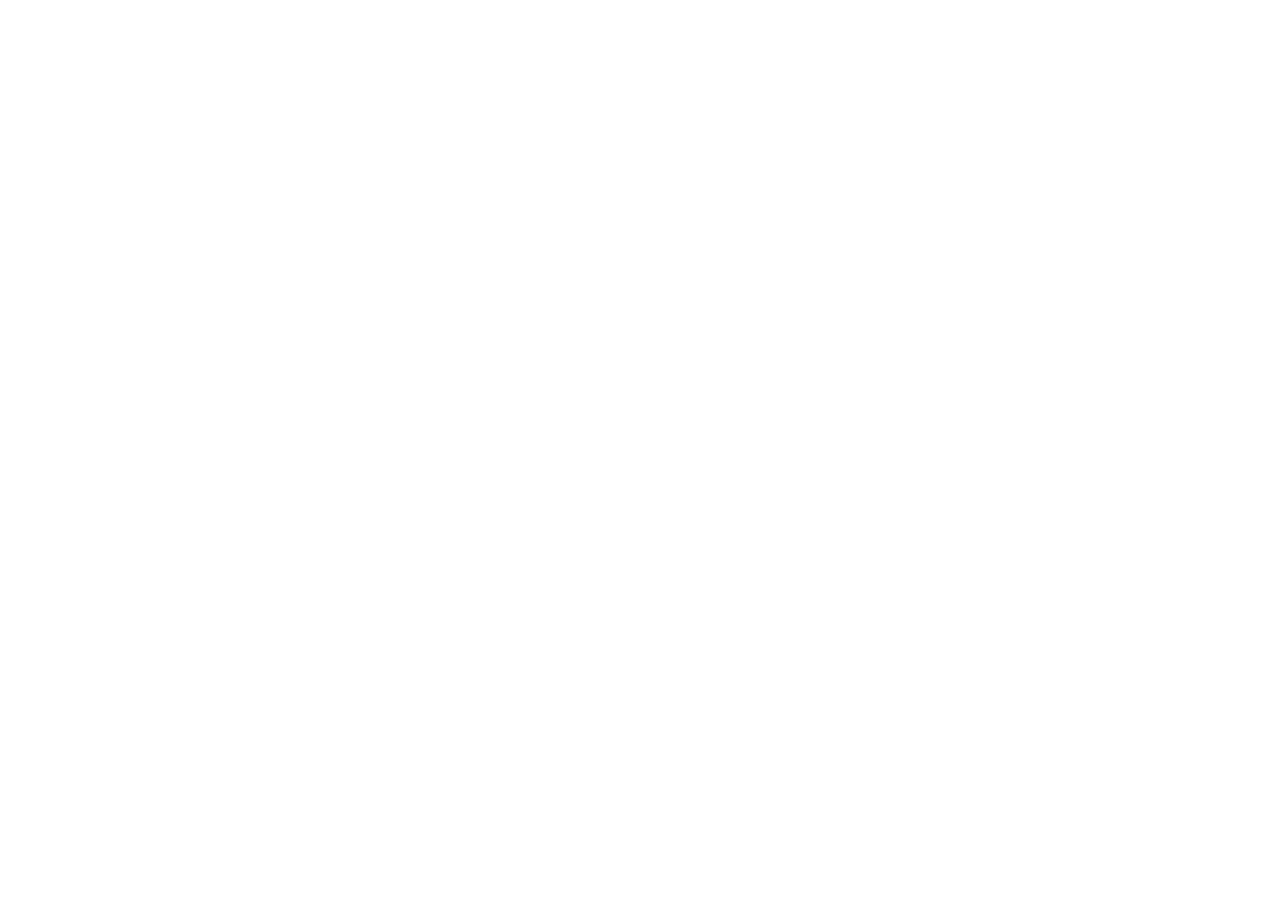
==== website/index.html @ 098d373e "feat: scaffold limitbar promo site" ====
<!DOCTYPE html>
<html lang="en" data-theme="light">
  <head>
    <meta charset="UTF-8" />
    <meta name="viewport" content="width=device-width, initial-scale=1.0" />
    <title>LimitBar</title>
    <meta
      name="description"
      content="A quiet macOS menu bar app for keeping an eye on your Codex and Claude usage."
    />
    <link rel="stylesheet" href="./styles.css" />
  </head>
  <body>
    <script src="./script.js" defer></script>
  </body>
</html>
---- website/styles.css ----
*,
*::before,
*::after {
  box-sizing: border-box;
}

html {
  color-scheme: light;
}

body {
  margin: 0;
}
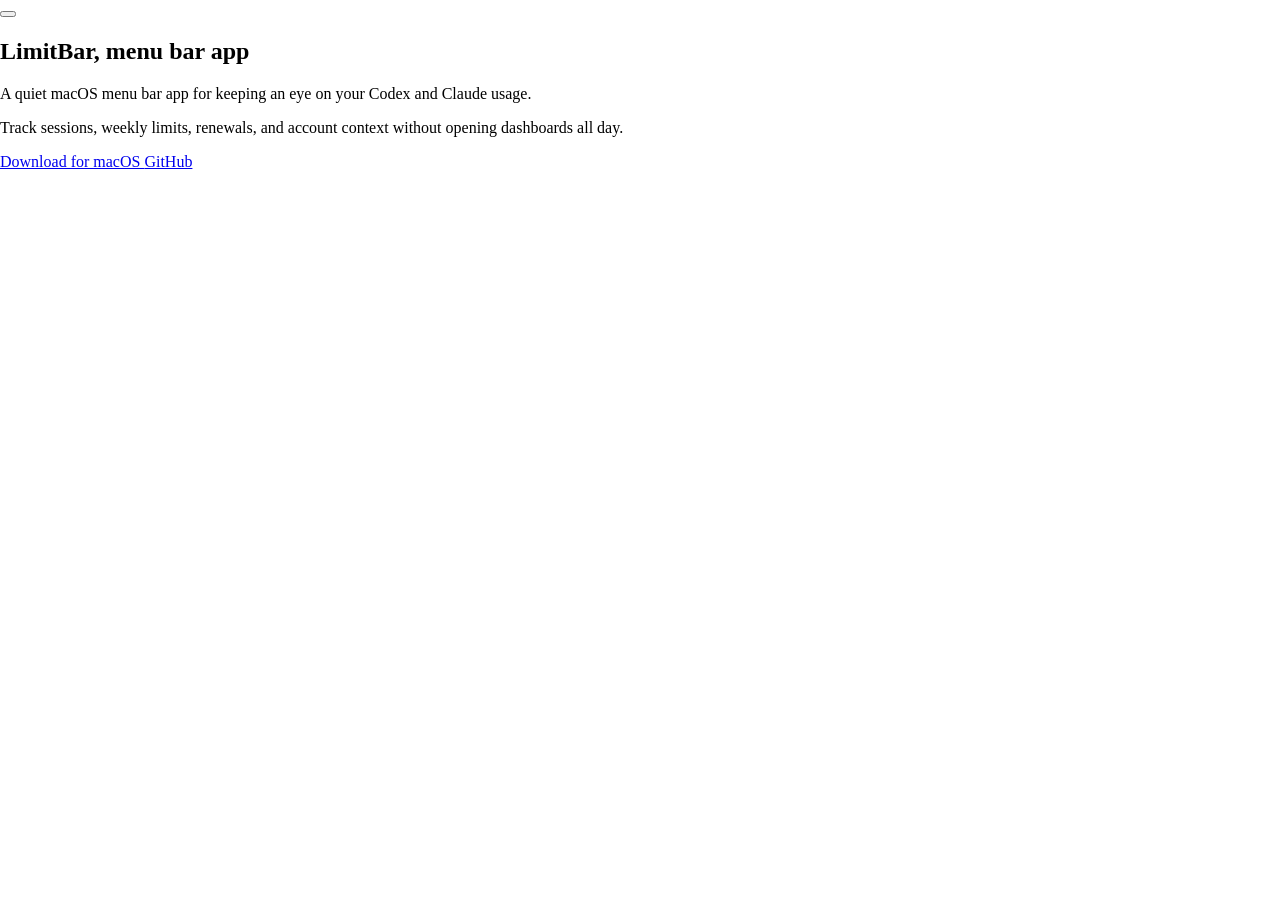
==== commit 87f25ab8: "feat: add limitbar promo page markup" ====
--- a/website/index.html
+++ b/website/index.html
@@ -8,9 +8,64 @@
       name="description"
       content="A quiet macOS menu bar app for keeping an eye on your Codex and Claude usage."
     />
+    <meta property="og:title" content="LimitBar" />
+    <meta
+      property="og:description"
+      content="Track sessions, weekly limits, renewals, and account context without opening dashboards all day."
+    />
     <link rel="stylesheet" href="./styles.css" />
   </head>
   <body>
+    <button
+      class="theme-toggle"
+      type="button"
+      aria-label="Toggle color theme"
+      data-theme-toggle
+    >
+      <span class="theme-toggle__dot" aria-hidden="true"></span>
+    </button>
+
+    <main class="page-shell">
+      <section class="hero" aria-labelledby="hero-title">
+        <header class="hero__header">
+          <h1 id="hero-title" class="hero__title">
+            <span class="hero__title-primary">LimitBar,</span>
+            <span class="hero__title-secondary">menu bar app</span>
+          </h1>
+        </header>
+
+        <div class="hero__body">
+          <p class="hero__copy" data-reveal>
+            A <span class="hero__accent">quiet</span> macOS menu bar app for
+            keeping an eye on your Codex and Claude usage.
+          </p>
+          <p class="hero__copy hero__copy--muted" data-reveal>
+            Track sessions, weekly limits, renewals, and account context
+            without opening dashboards all day.
+          </p>
+        </div>
+
+        <div class="hero__actions" data-reveal>
+          <a
+            class="button button--primary"
+            href="https://github.com/muhamed1222/atlasbar.me/releases"
+            target="_blank"
+            rel="noreferrer"
+          >
+            Download for macOS
+          </a>
+          <a
+            class="button button--secondary"
+            href="https://github.com/muhamed1222/atlasbar.me"
+            target="_blank"
+            rel="noreferrer"
+          >
+            GitHub
+          </a>
+        </div>
+      </section>
+    </main>
+
     <script src="./script.js" defer></script>
   </body>
 </html>
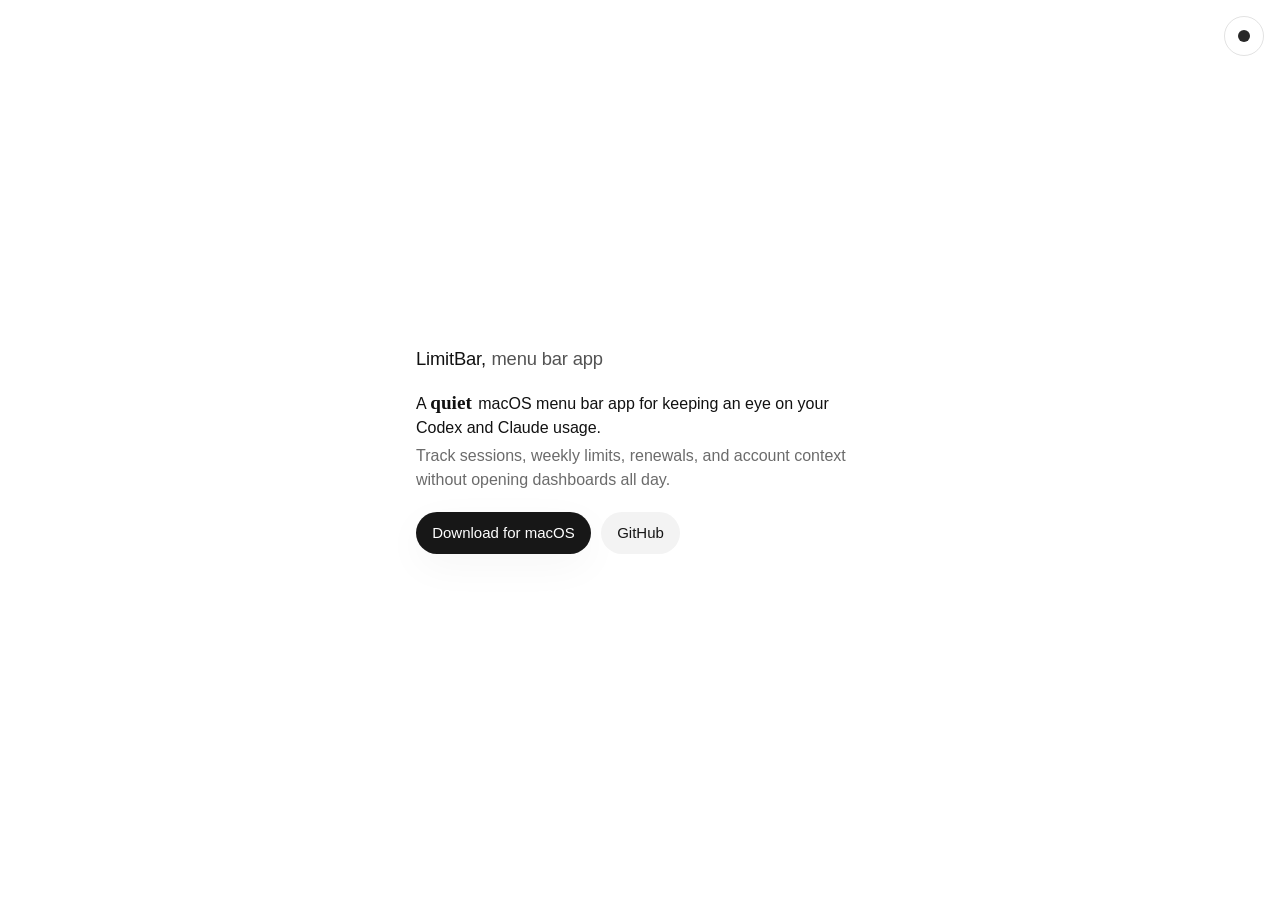
==== commit c4a1a788: "fix: finalize limitbar promo site" ====
--- a/website/index.html
+++ b/website/index.html
@@ -12,6 +12,10 @@
     <meta
       property="og:description"
       content="Track sessions, weekly limits, renewals, and account context without opening dashboards all day."
+    />
+    <link
+      rel="icon"
+      href="data:image/svg+xml,%3Csvg xmlns='http://www.w3.org/2000/svg' viewBox='0 0 16 16'%3E%3Ccircle cx='8' cy='8' r='5' fill='%23111111'/%3E%3C/svg%3E"
     />
     <link rel="stylesheet" href="./styles.css" />
   </head>
--- a/website/styles.css
+++ b/website/styles.css
@@ -1,3 +1,38 @@
+:root {
+  --background: #ffffff;
+  --foreground: #111111;
+  --muted: #6b6b6b;
+  --line: rgba(17, 17, 17, 0.12);
+  --button-primary-bg: #171717;
+  --button-primary-fg: #ffffff;
+  --button-secondary-bg: #f3f3f3;
+  --button-secondary-fg: #171717;
+  --focus: rgba(17, 17, 17, 0.2);
+  --shadow-soft: 0 12px 40px rgba(17, 17, 17, 0.04);
+  --page-padding: clamp(24px, 4vw, 40px);
+  --content-width: min(100%, 28rem);
+  --title-size: clamp(1rem, 0.92rem + 0.45vw, 1.15rem);
+  --body-size: 1rem;
+  --body-line: 1.5;
+  --button-size: 0.9375rem;
+  --radius-pill: 999px;
+  --motion-duration: 360ms;
+  --motion-ease: cubic-bezier(0.22, 1, 0.36, 1);
+}
+
+html[data-theme="dark"] {
+  --background: #0f0f10;
+  --foreground: #f6f6f4;
+  --muted: #a1a1a1;
+  --line: rgba(246, 246, 244, 0.12);
+  --button-primary-bg: #f6f6f4;
+  --button-primary-fg: #111111;
+  --button-secondary-bg: #1a1a1b;
+  --button-secondary-fg: #f6f6f4;
+  --focus: rgba(246, 246, 244, 0.22);
+  --shadow-soft: 0 12px 40px rgba(0, 0, 0, 0.18);
+}
+
 *,
 *::before,
 *::after {
@@ -8,6 +43,248 @@
   color-scheme: light;
 }
 
+html[data-theme="dark"] {
+  color-scheme: dark;
+}
+
 body {
   margin: 0;
-}
+  min-height: 100vh;
+  background: var(--background);
+  color: var(--foreground);
+  font-family: "Helvetica Neue", "Neue Haas Grotesk Display Pro", "Arial", sans-serif;
+  text-rendering: optimizeLegibility;
+  -webkit-font-smoothing: antialiased;
+}
+
+a {
+  color: inherit;
+  text-decoration: none;
+}
+
+button {
+  font: inherit;
+}
+
+.theme-toggle {
+  position: fixed;
+  top: 1rem;
+  right: 1rem;
+  display: inline-flex;
+  align-items: center;
+  justify-content: center;
+  width: 2.5rem;
+  height: 2.5rem;
+  border: 1px solid var(--line);
+  border-radius: var(--radius-pill);
+  background: transparent;
+  color: var(--foreground);
+  cursor: pointer;
+  transition:
+    transform 160ms ease,
+    background-color 160ms ease,
+    border-color 160ms ease;
+}
+
+.theme-toggle:hover {
+  background: rgba(127, 127, 127, 0.08);
+}
+
+.theme-toggle:active {
+  transform: scale(0.97);
+}
+
+.theme-toggle:focus-visible,
+.button:focus-visible {
+  outline: none;
+  box-shadow: 0 0 0 4px var(--focus);
+}
+
+.theme-toggle__dot {
+  width: 0.75rem;
+  height: 0.75rem;
+  border-radius: 50%;
+  background: currentColor;
+  opacity: 0.9;
+}
+
+.page-shell {
+  min-height: 100vh;
+  display: grid;
+  place-items: center;
+  padding: var(--page-padding);
+}
+
+.hero {
+  width: var(--content-width);
+  display: grid;
+  gap: 1.2rem;
+}
+
+.hero__header,
+.hero__body,
+.hero__actions {
+  width: 100%;
+}
+
+.hero__title {
+  margin: 0;
+  display: flex;
+  flex-wrap: wrap;
+  align-items: baseline;
+  gap: 0.35rem;
+  font-size: var(--title-size);
+  font-weight: 500;
+  line-height: 1.45;
+  letter-spacing: -0.01em;
+}
+
+.hero__title-primary {
+  color: var(--foreground);
+}
+
+.hero__title-secondary {
+  color: color-mix(in srgb, var(--foreground) 72%, transparent);
+}
+
+.hero__body {
+  display: grid;
+  gap: 0.25rem;
+}
+
+.hero__copy {
+  margin: 0;
+  font-size: var(--body-size);
+  line-height: var(--body-line);
+  font-weight: 500;
+  color: var(--foreground);
+}
+
+.hero__copy--muted {
+  color: var(--muted);
+}
+
+.hero__accent {
+  display: inline-block;
+  padding-right: 0.125rem;
+  font-family: "Caveat", "Brush Script MT", cursive;
+  font-size: 1.2em;
+  font-weight: 700;
+  line-height: 1;
+}
+
+.hero__actions {
+  display: flex;
+  flex-wrap: wrap;
+  gap: 0.625rem;
+  align-items: center;
+}
+
+.button {
+  display: inline-flex;
+  align-items: center;
+  justify-content: center;
+  min-height: 2.625rem;
+  padding: 0 0.95rem;
+  border: 1px solid transparent;
+  border-radius: var(--radius-pill);
+  font-size: var(--button-size);
+  font-weight: 500;
+  transition:
+    transform 160ms ease,
+    background-color 160ms ease,
+    border-color 160ms ease,
+    color 160ms ease;
+  box-shadow: var(--shadow-soft);
+}
+
+.button:active {
+  transform: scale(0.97);
+}
+
+.button--primary {
+  background: var(--button-primary-bg);
+  color: var(--button-primary-fg);
+}
+
+.button--secondary {
+  background: var(--button-secondary-bg);
+  color: var(--button-secondary-fg);
+  box-shadow: none;
+}
+
+[data-reveal],
+.hero__title,
+.theme-toggle {
+  opacity: 1;
+  transform: none;
+  filter: none;
+}
+
+@media (scripting: enabled) {
+  [data-reveal],
+  .hero__title,
+  .theme-toggle {
+    opacity: 0;
+    transform: translateY(8px);
+    filter: blur(5px);
+    transition:
+      opacity var(--motion-duration) var(--motion-ease),
+      transform var(--motion-duration) var(--motion-ease),
+      filter var(--motion-duration) var(--motion-ease);
+  }
+
+  body.is-ready [data-reveal],
+  body.is-ready .hero__title,
+  body.is-ready .theme-toggle {
+    opacity: 1;
+    transform: translateY(0);
+    filter: blur(0);
+  }
+
+  body.is-ready .hero__body .hero__copy:nth-child(1) {
+    transition-delay: 70ms;
+  }
+
+  body.is-ready .hero__body .hero__copy:nth-child(2) {
+    transition-delay: 120ms;
+  }
+
+  body.is-ready .hero__actions {
+    transition-delay: 170ms;
+  }
+}
+
+@media (max-width: 640px) {
+  .theme-toggle {
+    top: 0.875rem;
+    right: 0.875rem;
+  }
+
+  .hero {
+    gap: 1rem;
+  }
+
+  .hero__actions {
+    gap: 0.5rem;
+  }
+}
+
+@media (prefers-reduced-motion: reduce) {
+  *,
+  *::before,
+  *::after {
+    animation-duration: 1ms !important;
+    animation-iteration-count: 1 !important;
+    transition-duration: 1ms !important;
+    scroll-behavior: auto !important;
+  }
+
+  [data-reveal],
+  .hero__title,
+  .theme-toggle {
+    opacity: 1;
+    transform: none;
+    filter: none;
+  }
+}
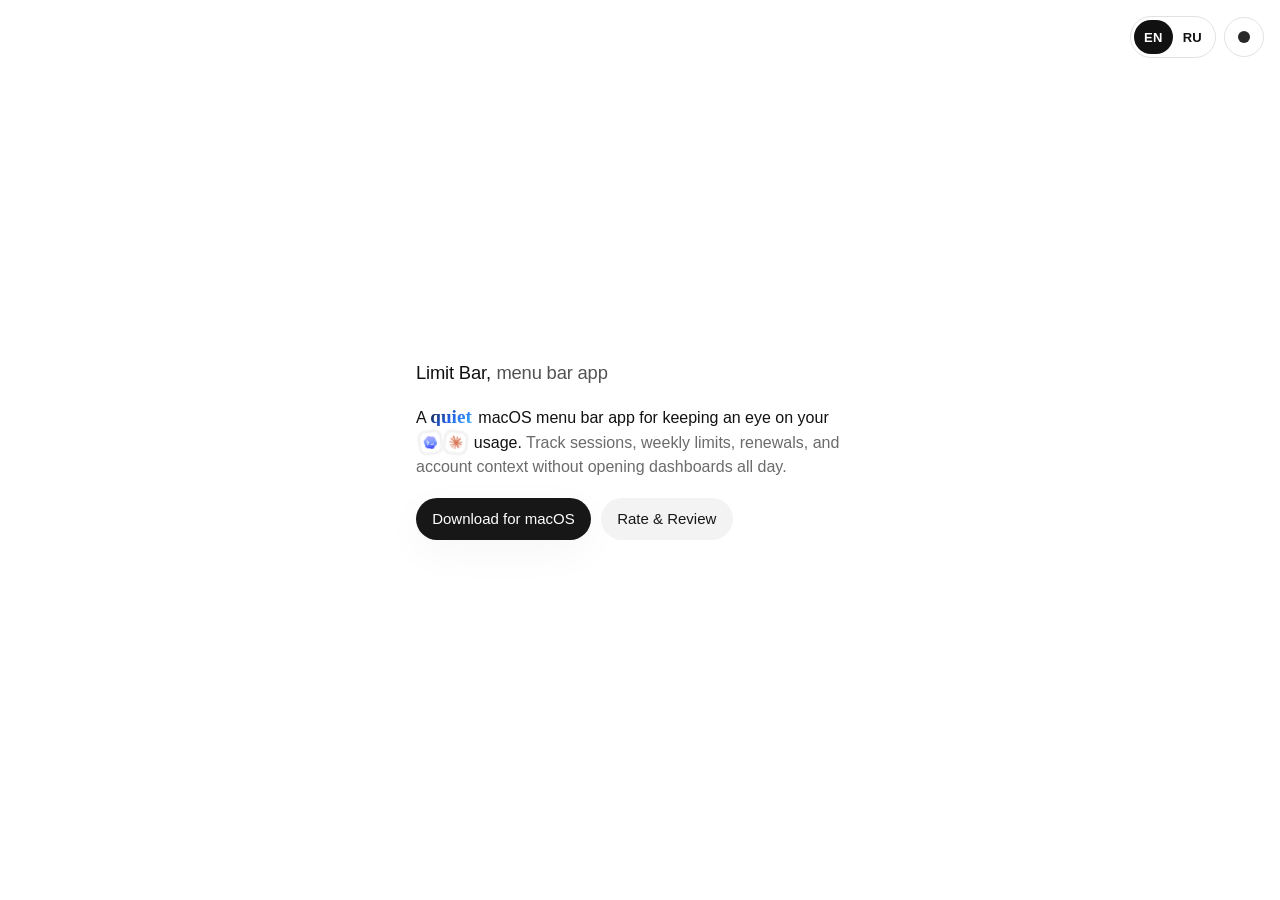
==== commit 8a68e2ef: "feat: refine limit bar promo site" ====
--- a/website/index.html
+++ b/website/index.html
@@ -3,15 +3,17 @@
   <head>
     <meta charset="UTF-8" />
     <meta name="viewport" content="width=device-width, initial-scale=1.0" />
-    <title>LimitBar</title>
+    <title>Limit Bar</title>
     <meta
       name="description"
       content="A quiet macOS menu bar app for keeping an eye on your Codex and Claude usage."
+      data-i18n-content="metaDescription"
     />
-    <meta property="og:title" content="LimitBar" />
+    <meta property="og:title" content="Limit Bar" data-i18n-content="ogTitle" />
     <meta
       property="og:description"
       content="Track sessions, weekly limits, renewals, and account context without opening dashboards all day."
+      data-i18n-content="ogDescription"
     />
     <link
       rel="icon"
@@ -20,32 +22,81 @@
     <link rel="stylesheet" href="./styles.css" />
   </head>
   <body>
-    <button
-      class="theme-toggle"
-      type="button"
-      aria-label="Toggle color theme"
-      data-theme-toggle
-    >
-      <span class="theme-toggle__dot" aria-hidden="true"></span>
-    </button>
+    <div class="top-controls" data-reveal>
+      <div
+        class="language-toggle"
+        role="group"
+        aria-label="Language switcher"
+        data-i18n-aria-label="languageSwitcherLabel"
+      >
+        <button
+          class="language-toggle__button"
+          type="button"
+          data-language-option="en"
+          aria-pressed="true"
+        >
+          EN
+        </button>
+        <button
+          class="language-toggle__button"
+          type="button"
+          data-language-option="ru"
+          aria-pressed="false"
+        >
+          RU
+        </button>
+      </div>
+
+      <button
+        class="theme-toggle"
+        type="button"
+        aria-label="Toggle color theme"
+        data-i18n-aria-label="themeToggleLabel"
+        data-theme-toggle
+      >
+        <span class="theme-toggle__dot" aria-hidden="true"></span>
+      </button>
+    </div>
 
     <main class="page-shell">
       <section class="hero" aria-labelledby="hero-title">
         <header class="hero__header">
           <h1 id="hero-title" class="hero__title">
-            <span class="hero__title-primary">LimitBar,</span>
-            <span class="hero__title-secondary">menu bar app</span>
+            <span class="hero__title-primary" data-i18n="titlePrimary">Limit Bar,</span>
+            <span class="hero__title-secondary" data-i18n="titleSecondary">menu bar app</span>
           </h1>
         </header>
 
         <div class="hero__body">
           <p class="hero__copy" data-reveal>
-            A <span class="hero__accent">quiet</span> macOS menu bar app for
-            keeping an eye on your Codex and Claude usage.
-          </p>
-          <p class="hero__copy hero__copy--muted" data-reveal>
-            Track sessions, weekly limits, renewals, and account context
-            without opening dashboards all day.
+            <span data-i18n="copyLeadStart">A</span>
+            <span class="hero__accent" data-i18n="copyAccent">quiet</span>
+            <span data-i18n="copyLeadMiddle"
+              >macOS menu bar app for keeping an eye on your</span
+            >
+            <span class="hero__logos" aria-label="Codex and Claude">
+              <span class="logo-chip" aria-label="Codex">
+                <img
+                  class="logo-chip__image"
+                  src="./assets/codex-mark.svg"
+                  alt=""
+                />
+              </span>
+              <span class="logo-chip" aria-label="Claude">
+                <img
+                  class="logo-chip__image"
+                  src="./assets/claude-mark.svg"
+                  alt=""
+                />
+              </span>
+            </span>
+            <span data-i18n="copyLeadEnd">usage.</span>
+            <span class="hero__copy-inline-muted">
+              <span data-i18n="copyMuted"
+                >Track sessions, weekly limits, renewals, and account context
+                without opening dashboards all day.</span
+              >
+            </span>
           </p>
         </div>
 
@@ -55,21 +106,107 @@
             href="https://github.com/muhamed1222/atlasbar.me/releases"
             target="_blank"
             rel="noreferrer"
+            data-i18n="downloadCta"
           >
             Download for macOS
           </a>
-          <a
+          <button
             class="button button--secondary"
-            href="https://github.com/muhamed1222/atlasbar.me"
-            target="_blank"
-            rel="noreferrer"
+            type="button"
+            data-feedback-open
+            data-i18n="feedbackCta"
           >
-            GitHub
-          </a>
+            Rate & Review
+          </button>
         </div>
       </section>
     </main>
 
+    <div class="feedback-modal" data-feedback-modal hidden>
+      <div class="feedback-modal__backdrop" data-feedback-close></div>
+      <div
+        class="feedback-modal__dialog"
+        role="dialog"
+        aria-modal="true"
+        aria-labelledby="feedback-title"
+      >
+        <button
+          class="feedback-modal__close"
+          type="button"
+          aria-label="Close feedback form"
+          data-i18n-aria-label="feedbackCloseLabel"
+          data-feedback-close
+        >
+          ×
+        </button>
+
+        <form
+          class="feedback-form"
+          name="limitbar-feedback"
+          method="POST"
+          action="/"
+          data-netlify="true"
+          netlify-honeypot="bot-field"
+          data-feedback-form
+        >
+          <input type="hidden" name="form-name" value="limitbar-feedback" />
+          <input type="hidden" name="bot-field" />
+          <input type="hidden" name="rating" value="0" data-feedback-rating-input />
+
+          <div class="feedback-form__content" data-feedback-form-content>
+            <h2 id="feedback-title" class="feedback-form__title" data-i18n="feedbackTitle">
+              Leave a quick review
+            </h2>
+
+            <div class="feedback-stars" role="radiogroup" aria-label="Rate this app">
+              <button class="feedback-star" type="button" data-rating-value="1" aria-label="1 star">
+                ★
+              </button>
+              <button class="feedback-star" type="button" data-rating-value="2" aria-label="2 stars">
+                ★
+              </button>
+              <button class="feedback-star" type="button" data-rating-value="3" aria-label="3 stars">
+                ★
+              </button>
+              <button class="feedback-star" type="button" data-rating-value="4" aria-label="4 stars">
+                ★
+              </button>
+              <button class="feedback-star" type="button" data-rating-value="5" aria-label="5 stars">
+                ★
+              </button>
+            </div>
+
+            <label class="feedback-form__field">
+              <span class="feedback-form__label" data-i18n="feedbackReviewLabel">Review</span>
+              <textarea
+                class="feedback-form__textarea"
+                name="review"
+                rows="5"
+                required
+                data-i18n-placeholder="feedbackReviewPlaceholder"
+                placeholder="What feels useful, missing, or confusing?"
+              ></textarea>
+            </label>
+
+            <div class="feedback-form__actions">
+              <button class="button button--primary" type="submit" data-i18n="feedbackSubmit">
+                Send review
+              </button>
+            </div>
+          </div>
+
+          <div class="feedback-form__success" data-feedback-success hidden>
+            <h2 class="feedback-form__title" data-i18n="feedbackSuccessTitle">
+              Review received
+            </h2>
+            <p class="feedback-form__copy" data-i18n="feedbackSuccessCopy">
+              Thanks for taking a minute. This helps shape Limit Bar.
+            </p>
+          </div>
+        </form>
+      </div>
+    </div>
+
     <script src="./script.js" defer></script>
   </body>
 </html>
--- a/website/styles.css
+++ b/website/styles.css
@@ -18,6 +18,7 @@
   --radius-pill: 999px;
   --motion-duration: 360ms;
   --motion-ease: cubic-bezier(0.22, 1, 0.36, 1);
+  --logo-chip-border: #f3f3f3;
 }
 
 html[data-theme="dark"] {
@@ -31,6 +32,7 @@
   --button-secondary-fg: #f6f6f4;
   --focus: rgba(246, 246, 244, 0.22);
   --shadow-soft: 0 12px 40px rgba(0, 0, 0, 0.18);
+  --logo-chip-border: #1a1a1b;
 }
 
 *,
@@ -66,34 +68,80 @@
   font: inherit;
 }
 
-.theme-toggle {
+.top-controls {
   position: fixed;
   top: 1rem;
   right: 1rem;
   display: inline-flex;
   align-items: center;
+  gap: 0.5rem;
+  z-index: 10;
+}
+
+.theme-toggle,
+.language-toggle {
+  display: inline-flex;
+  align-items: center;
+}
+
+.language-toggle {
+  padding: 0.1875rem;
+  border: 1px solid var(--line);
+  border-radius: var(--radius-pill);
+  background: transparent;
+}
+
+.language-toggle__button,
+.theme-toggle {
   justify-content: center;
+  background: transparent;
+  color: var(--foreground);
+  border: 0;
+  cursor: pointer;
+  transition:
+    transform 160ms ease,
+    background-color 160ms ease,
+    border-color 160ms ease,
+    color 160ms ease;
+}
+
+.language-toggle__button {
+  min-width: 2.25rem;
+  height: 2.125rem;
+  padding: 0 0.625rem;
+  border-radius: var(--radius-pill);
+  font-size: 0.8125rem;
+  font-weight: 600;
+  letter-spacing: 0.02em;
+}
+
+.theme-toggle {
   width: 2.5rem;
   height: 2.5rem;
   border: 1px solid var(--line);
   border-radius: var(--radius-pill);
-  background: transparent;
-  color: var(--foreground);
-  cursor: pointer;
-  transition:
-    transform 160ms ease,
-    background-color 160ms ease,
-    border-color 160ms ease;
-}
-
+}
+
+.language-toggle__button:hover,
 .theme-toggle:hover {
   background: rgba(127, 127, 127, 0.08);
 }
 
+.language-toggle__button[aria-pressed="true"] {
+  background: var(--foreground);
+  color: var(--background);
+}
+
+.language-toggle__button[aria-pressed="true"]:hover {
+  background: var(--foreground);
+}
+
+.language-toggle__button:active,
 .theme-toggle:active {
   transform: scale(0.97);
 }
 
+.language-toggle__button:focus-visible,
 .theme-toggle:focus-visible,
 .button:focus-visible {
   outline: none;
@@ -164,13 +212,74 @@
   color: var(--muted);
 }
 
+.hero__copy-inline-muted {
+  color: var(--muted);
+}
+
 .hero__accent {
   display: inline-block;
   padding-right: 0.125rem;
+  color: #1d4ed8;
+  background: linear-gradient(135deg, #0f172a 0%, #2563eb 52%, #38bdf8 100%);
+  -webkit-background-clip: text;
+  background-clip: text;
+  -webkit-text-fill-color: transparent;
   font-family: "Caveat", "Brush Script MT", cursive;
   font-size: 1.2em;
   font-weight: 700;
   line-height: 1;
+}
+
+.hero__logos {
+  display: inline-flex;
+  align-items: center;
+  gap: 0;
+  vertical-align: -0.08em;
+  margin-inline: 0.12rem;
+}
+
+.logo-chip {
+  --logo-rotation: 0deg;
+  display: inline-flex;
+  align-items: center;
+  justify-content: center;
+  width: 1.55rem;
+  height: 1.55rem;
+  background: #ffffff;
+  border: 3px solid var(--logo-chip-border);
+  border-radius: 0.5rem;
+  transform: rotate(var(--logo-rotation)) translate3d(0, 0, 0) scale(1);
+  transition:
+    transform 280ms cubic-bezier(0.16, 1, 0.3, 1),
+    box-shadow 280ms cubic-bezier(0.16, 1, 0.3, 1);
+  transform-origin: 50% 55%;
+  backface-visibility: hidden;
+  will-change: transform;
+}
+
+.hero__logos .logo-chip:first-child {
+  --logo-rotation: -7deg;
+}
+
+.hero__logos .logo-chip:last-child {
+  --logo-rotation: 7deg;
+}
+
+.logo-chip__image {
+  display: block;
+  width: 0.82rem;
+  height: 0.82rem;
+  object-fit: contain;
+}
+
+.hero__logos .logo-chip:first-child:hover {
+  transform: rotate(-4deg) translate3d(1px, -3px, 0) scale(1.05);
+  box-shadow: 0 8px 18px rgba(17, 17, 17, 0.12);
+}
+
+.hero__logos .logo-chip:last-child:hover {
+  transform: rotate(4deg) translate3d(-1px, -3px, 0) scale(1.05);
+  box-shadow: 0 8px 18px rgba(17, 17, 17, 0.12);
 }
 
 .hero__actions {
@@ -213,9 +322,179 @@
   box-shadow: none;
 }
 
+.feedback-modal[hidden] {
+  display: none;
+}
+
+.feedback-modal {
+  position: fixed;
+  inset: 0;
+  z-index: 30;
+  display: grid;
+  place-items: center;
+  padding: 1rem;
+}
+
+.feedback-modal__backdrop {
+  position: absolute;
+  inset: 0;
+  background: rgba(17, 17, 17, 0.32);
+  backdrop-filter: blur(10px);
+}
+
+.feedback-modal__dialog {
+  position: relative;
+  z-index: 1;
+  width: min(100%, 28rem);
+  padding: 1rem;
+  border: 1px solid var(--line);
+  border-radius: 1.1rem;
+  background: var(--background);
+  box-shadow: 0 24px 80px rgba(17, 17, 17, 0.18);
+}
+
+.feedback-modal__close {
+  position: absolute;
+  top: 0.7rem;
+  right: 0.7rem;
+  display: inline-flex;
+  align-items: center;
+  justify-content: center;
+  width: 2rem;
+  height: 2rem;
+  border: 0;
+  border-radius: 999px;
+  background: transparent;
+  color: var(--muted);
+  cursor: pointer;
+  transition:
+    background-color 160ms ease,
+    color 160ms ease,
+    transform 160ms ease;
+}
+
+.feedback-modal__close:hover {
+  background: rgba(127, 127, 127, 0.08);
+  color: var(--foreground);
+}
+
+.feedback-modal__close:active {
+  transform: scale(0.97);
+}
+
+.feedback-form__content,
+.feedback-form__success {
+  display: grid;
+  gap: 0.75rem;
+}
+
+.feedback-form__content[hidden],
+.feedback-form__success[hidden] {
+  display: none;
+}
+
+.feedback-form__title {
+  margin: 0;
+  font-size: 1rem;
+  font-weight: 600;
+  line-height: 1.25;
+  letter-spacing: -0.02em;
+}
+
+.feedback-form__copy {
+  margin: 0;
+  font-size: 0.9rem;
+  line-height: 1.45;
+  color: var(--muted);
+}
+
+.feedback-stars {
+  display: inline-flex;
+  align-items: center;
+  gap: 0.25rem;
+}
+
+.feedback-star {
+  padding: 0;
+  border: 0;
+  background: transparent;
+  color: #d4d4d8;
+  font-size: 1.75rem;
+  line-height: 1;
+  cursor: pointer;
+  transition:
+    transform 160ms ease,
+    color 160ms ease,
+    opacity 160ms ease;
+}
+
+.feedback-star:hover {
+  transform: translateY(-1px) scale(1.04);
+}
+
+.feedback-star.is-active {
+  color: #f59e0b;
+}
+
+.feedback-form__field {
+  display: grid;
+  gap: 0.4rem;
+}
+
+.feedback-form__label {
+  font-size: 0.8125rem;
+  font-weight: 500;
+  color: var(--foreground);
+}
+
+.feedback-form__input,
+.feedback-form__textarea {
+  width: 100%;
+  border: 1px solid var(--line);
+  border-radius: 0.9rem;
+  background: transparent;
+  color: var(--foreground);
+  font: inherit;
+  transition:
+    border-color 160ms ease,
+    box-shadow 160ms ease,
+    background-color 160ms ease;
+}
+
+.feedback-form__input {
+  min-height: 2.75rem;
+  padding: 0 0.9rem;
+}
+
+.feedback-form__textarea {
+  min-height: 6.5rem;
+  padding: 0.8rem 0.9rem;
+  resize: vertical;
+}
+
+.feedback-form__input::placeholder,
+.feedback-form__textarea::placeholder {
+  color: color-mix(in srgb, var(--muted) 86%, transparent);
+}
+
+.feedback-form__input:focus-visible,
+.feedback-form__textarea:focus-visible,
+.feedback-modal__close:focus-visible,
+.feedback-star:focus-visible {
+  outline: none;
+  box-shadow: 0 0 0 4px var(--focus);
+}
+
+.feedback-form__actions {
+  padding-top: 0.15rem;
+}
+
+body.is-feedback-open {
+  overflow: hidden;
+}
+
 [data-reveal],
-.hero__title,
-.theme-toggle {
+.hero__title {
   opacity: 1;
   transform: none;
   filter: none;
@@ -223,8 +502,7 @@
 
 @media (scripting: enabled) {
   [data-reveal],
-  .hero__title,
-  .theme-toggle {
+  .hero__title {
     opacity: 0;
     transform: translateY(8px);
     filter: blur(5px);
@@ -236,7 +514,7 @@
 
   body.is-ready [data-reveal],
   body.is-ready .hero__title,
-  body.is-ready .theme-toggle {
+  body.is-ready .top-controls {
     opacity: 1;
     transform: translateY(0);
     filter: blur(0);
@@ -246,12 +524,8 @@
     transition-delay: 70ms;
   }
 
-  body.is-ready .hero__body .hero__copy:nth-child(2) {
+  body.is-ready .hero__actions {
     transition-delay: 120ms;
-  }
-
-  body.is-ready .hero__actions {
-    transition-delay: 170ms;
   }
 }
 
@@ -267,6 +541,11 @@
 
   .hero__actions {
     gap: 0.5rem;
+  }
+
+  .feedback-modal__dialog {
+    width: min(100%, 28rem);
+    padding: 1rem;
   }
 }
 
@@ -281,8 +560,7 @@
   }
 
   [data-reveal],
-  .hero__title,
-  .theme-toggle {
+  .hero__title {
     opacity: 1;
     transform: none;
     filter: none;
